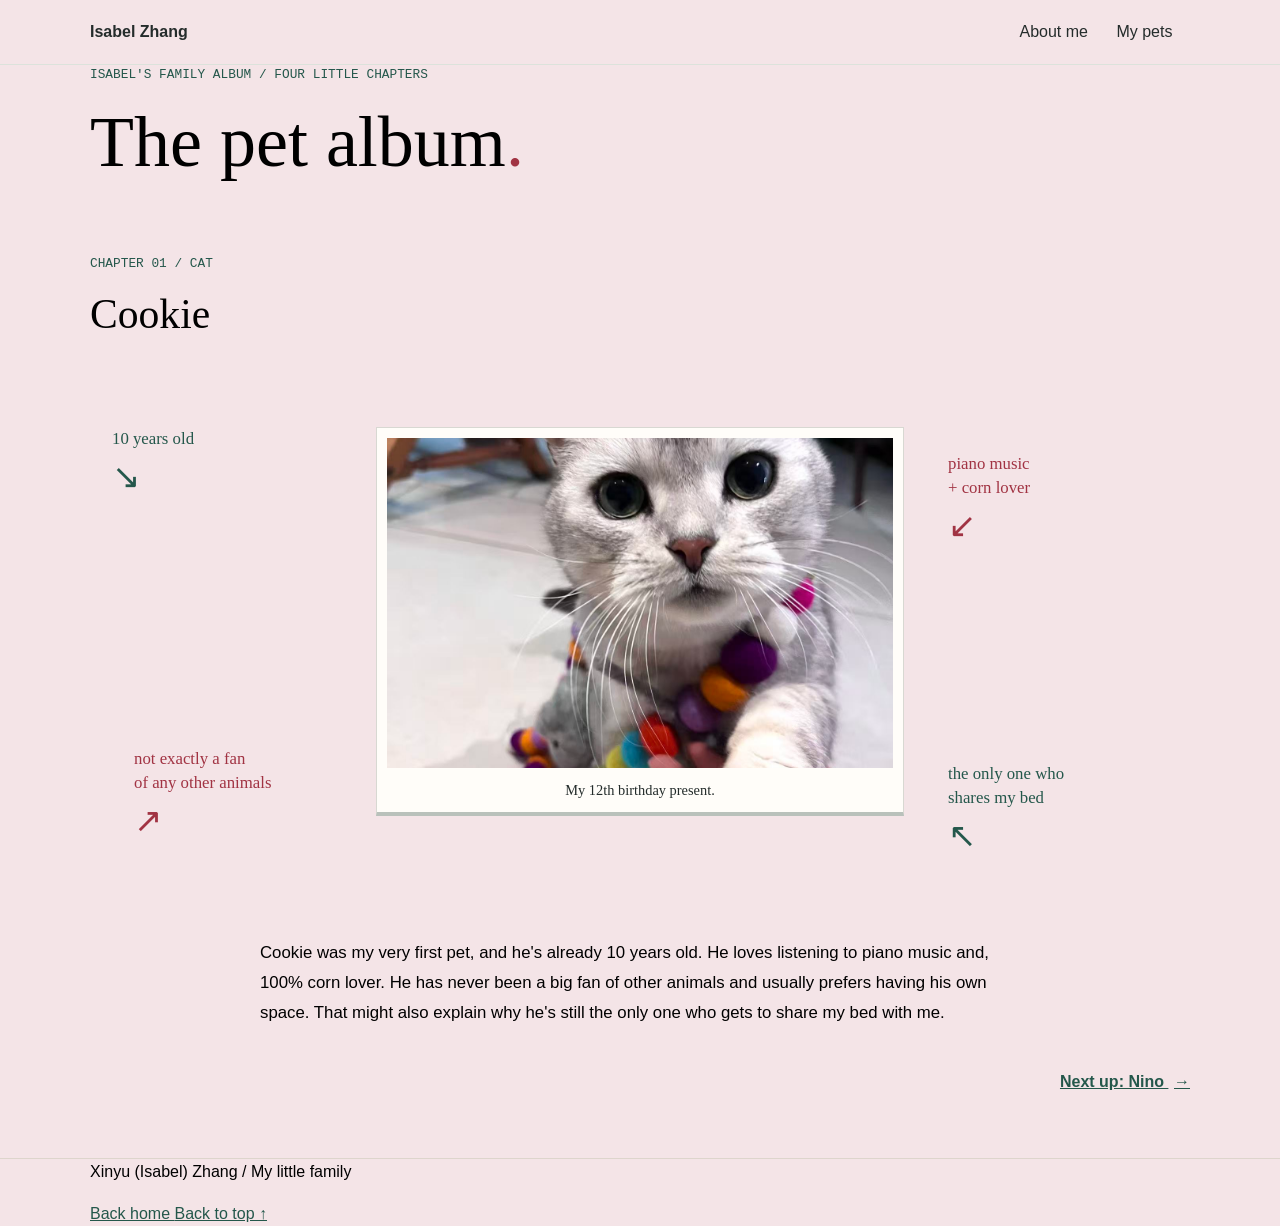
==== pets.html @ e5cb2336 "adding Cookie profilo" ====
<!doctype html>
<html lang="en">

<!--
WRITTEN BY: Xinyu Zhang
EMAIL: zhangx60
-->

<head>

  <meta charset="utf-8">

  <meta name="author" content="Xinyu (Isabel) Zhang">

  <meta
    name="description"
    content="A personal pet album featuring Cookie, Nino, Bruno, and Biscuit">

  <meta
    name="viewport"
    content="width=device-width, initial-scale=1">

  <link rel="stylesheet" href="css/style.css">

  <title>My Pets | Xinyu (Isabel) Zhang</title>

</head>

<body>

  <!-- Skip link -->
  <a class="skip-link" href="#main">
    Skip to content
  </a>


  <!-- HEADER-->

  <header id="top" class="site-header">

    <nav class="page-width" aria-label="Main navigation">
      <a class="site-name" href="index.html">
        Isabel Zhang
      </a>

      <ul>

        <li>
          <a href="index.html#about">
            About me
          </a>
        </li>

        <li>
          <a href="index.html#family">
            My pets
          </a>
        </li>

      </ul>

    </nav>

  </header>


  <!-- MAIN -->

  <main id="main">

    <!-- PET ALBUM INTRO -->
    <section class="album-heading page-width">

      <p class="section-label">
        ISABEL'S FAMILY ALBUM / FOUR LITTLE CHAPTERS
      </p>
      <h1>
        The pet album<span class="name-dot">.</span>
      </h1>

    </section>

    <!-- COOKIE -->

    <section id="cookie" class="pet-chapter cat-card">

      <div class="page-width chapter-inner">

        <p class="section-label">
          CHAPTER 01 / CAT
        </p>
        <h2>
          Cookie</span>
        </h2>

        <div class="pet-notebook">
          <!-- Top left note -->
          <p class="pet-note note-top-left">

            10 years old

            <span
              class="note-arrow"
              aria-hidden="true">

              ↘

            </span>

          </p>
          <!-- Top right note -->

          <p class="pet-note note-top-right">

            piano music<br>
            + corn lover

            <span
              class="note-arrow"
              aria-hidden="true">

              ↙

            </span>

          </p>

          <!-- Cookie photo -->

          <figure class="pet-photo">

            <img
              src="images/Cookie.jpg"
              alt="Cookie, an American Shorthair cat">

            <figcaption>
              My 12th birthday present.
            </figcaption>

          </figure>

          <!-- Bottom left note -->

          <p class="pet-note note-bottom-left">

            not exactly a fan<br>
            of any other animals

            <span
              class="note-arrow"
              aria-hidden="true">

              ↗

            </span>

          </p>

          <!-- Bottom right note -->

          <p class="pet-note note-bottom-right">

            the only one who<br>
            shares my bed

            <span
              class="note-arrow"
              aria-hidden="true">

              ↖

            </span>

          </p>
        </div>

        <!-- Cookie introduction -->

        <div class="pet-intro">

          <p>
            Cookie was my very first pet, and he's already 10 years old.
            He loves listening to piano music and, 100% corn lover. 
            He has never been a big fan of other animals and usually 
            prefers having his own space. That might
            also explain why he's still the only one who gets to share
            my bed with me.
          </p>

        </div>
        <a
          class="text-link chapter-next"
          href="#nino">

          Next up: Nino

          <span aria-hidden="true">
            &rarr;
          </span>

        </a>

      </div>

    </section>

    <!--
      NINO 
    -->


    <!--
      BRUNO
    -->


    <!--
      BISCUIT
    -->


  </main>


  <!--FOOTER -->

  <footer class="page-width">

    <p>
      Xinyu (Isabel) Zhang
      <span class="footer-note">
        / My little family
      </span>
    </p>

    <a href="index.html">
      Back home
    </a>

    <a href="#top">
      Back to top
      <span aria-hidden="true">
        &uarr;
      </span>
    </a>

  </footer>


</body>

</html>
---- css/style.css ----
/* =========================
   BASIC PAGE STYLING
   ========================= */

body {
  margin: 0;
  color: black;
  background-color: rgb(244, 228, 231);

  font-family: "Trebuchet MS", "Segoe UI", Arial, sans-serif;
  line-height: 1.6;
}

/* Keeps the content centered and prevents it from becoming too wide */
.page-width {
  width: 86%;
  max-width: 1100px;
  margin: 0 auto;
}


/* =========================
   LINKS
   ========================= */

a {
  color: #24574b;
}

a:hover {
  color: #a13343;
}

a:focus {
  outline: 2px solid #a13343;
  outline-offset: 4px;
}


/* =========================
   ACCESSIBILITY: SKIP LINK
   ========================= */

.skip-link {
  position: absolute;
  left: 1em;
  top: -5em;
  padding: 0.5em;
  background-color: #ffffff;
}

.skip-link:focus {
  top: 0.5em;
}


/* =========================
   HEADER / NAVIGATION
   ========================= */

.site-header {
  border-bottom: 1px solid #dce2db;
}

nav {
  padding-top: 1.2em;
  padding-bottom: 1.2em;
}

.site-name {
  display: inline-block;
  width: 59%;
  font-weight: bold;
  text-decoration: none;
  color: #242c2b;
}

.monogram {
  display: inline-block;
  margin-right: 0.65em;
  padding: 0.05em 0.3em;

  color: #ffffff;
  background-color: white;

  font-family: Georgia, "Times New Roman", serif;
  font-size: 1.35em;
}

nav ul {
  display: inline-block;
  width: 39%;
  margin: 0;
  padding: 0;
  text-align: right;
}

nav li {
  display: inline-block;
  margin-left: 1.5em;
}

nav a {
  text-decoration: none;
  color: #242c2b;
}


/* =========================
   TYPOGRAPHY
   ========================= */

h1,
h2,
h3,
p {
  margin-top: 0;
}

h1,
h2,
h3 {
  font-family: Georgia, "Times New Roman", serif;
  font-weight: normal;
  line-height: 1.1;
}

h1 {
  font-size: 4.5em;
  margin-bottom: 0.1em;
}

h2 {
  font-size: 2.6em;
  margin-bottom: 0.55em;
}

h3 {
  font-size: 1.65em;
  margin-bottom: 0.4em;
}

.name-dot {
  color: #a13343;
}

.section-label {
  font-family: "Courier New", Courier, monospace;
  font-size: 0.8em;
  color: #24574b;
  margin-bottom: 1.4em;
}

.handwritten {
  font-family: "Segoe Print", "Comic Sans MS", cursive;
  font-size: 1.3em;
  color: #a13343;
  margin-bottom: 1em;
}

.small-note {
  font-size: 1.1em;
}

.text-link {
  font-weight: bold;
}

.text-link span {
  margin-left: 0.35em;
}

.second-link {
  display: inline-block;
  margin-left: 1.5em;
}
/* =========================
   INTRO / HERO SECTION
   ========================= */

.intro-band {
  background-color: rgb(255, 247, 247);
  border-bottom: 1px solid beige;
}

.intro {
  padding-top: 2.7em;
  padding-bottom: 3.2em;
}

.intro-text {
  display: inline-block;
  vertical-align: middle;

  width: 53%;
  margin-right: 7%;
}

.intro-copy {
  max-width: 29em;
  margin-bottom: 1.5em;
}


/* =========================
   PERSONAL PHOTO
   ========================= */

.portrait-print {
  display: inline-block;
  vertical-align: middle;

  position: relative;

  width: 35%;
  margin: 0;

  padding: 12px;

  border: 1px solid #b6c2b8;
  border-bottom: 5px solid #b6c2b8;

  background-color: #ffffff;
}

.portrait-print img {
  display: block;

  width: 100%;
  max-width: 100%;
  height: auto;
}

figcaption {
  padding-top: 0.8em;

  font-family: "Segoe Print", "Comic Sans MS", cursive;
  font-size: 0.85em;

  text-align: center;
}

.photo-tab {
  position: absolute;

  top: -14px;
  right: 22px;

  padding: 0.2em 0.7em;

  background-color: #f0bfd0;
  color: #61313f;

  font-family: "Courier New", Courier, monospace;
  font-size: 0.8em;
}

/* =========================
   ABOUT ME SECTION
   ========================= */

.about-band {
  border-bottom: 1px solid #ddd5cc;
}

.about-content {
  padding-top: 4em;
  padding-bottom: 4em;
}

.about-content h2 {
  margin-bottom: 0.35em;
}

.about-columns {
  margin-top: 2.2em;
}

.about-column {
  display: inline-block;
  vertical-align: top;

  width: 44%;
}

.about-column:first-child {
  margin-right: 8%;
}

.about-column p {
  margin-bottom: 1.5em;

  font-size: 1.05em;
  line-height: 1.8;
  letter-spacing:0.01em;
}

.about-column a {
  color: lightskyblue;
  font-weight: bold;
}

.about-column a:hover {
  color: lightsalmon;
}

/*MY PETS SECTION*/

.pet-band {
  background-color:  #f0bfd0;
}

.family-caption {
  color: #526661;
  margin-bottom: 2em;
}

.family-gallery {
  margin-top: 2em;
  margin-bottom: 1.2em;
}

.family-card {
  display: inline-block;
  vertical-align: top;

  width: 46%;
  margin-right: 3%;
  margin-bottom: 2em;

  color: #242c2b;
  background-color: #fffdf9;

  border: 1px solid #c6d5cf;
  border-bottom: 4px solid #c6d5cf;

  text-decoration: none;
}

.mini-portrait {
  position: relative;
  height: 400px;
  margin: 10px;
  overflow: hidden;
}
.mini-portrait img {
  display: block;
  width: 100%;
  height: 100%;
  object-fit: cover;
}

.pet-number {
  position: absolute;

  left: 10px;
  bottom: 10px;

  padding: 0.25em 0.5em;

  background-color: #f0bfd0;

  font-family: "Courier New", Courier, monospace;
  font-size: 0.7em;

  color: #242c2b;
}

.family-card h3 {
  margin: 0.7em 16px 0.3em;
}

.family-card h3 span {
  font-family: "Trebuchet MS", "Segoe UI", Arial, sans-serif;
  font-size: 0.6em;
}

.family-card > p {
  margin: 0 16px 1.2em;

  font-size: 0.9em;

  color: #526661;
}

.family-card:hover {
  border-color: #a13343;
}

/* =========================
   PET CHAPTERS
   ========================= */

.pet-chapter {
  padding-top: 4em;
  padding-bottom: 4em;

  border-bottom: 1px solid #ddd5cc;
}

.chapter-inner h2 {
  margin-bottom: 0;
}


/* =========================
   PET NOTEBOOK
   ========================= */

.pet-notebook {
  position: relative;

  min-height: 560px;

  margin-top: 1.5em;
  margin-bottom: 1em;
}


/* Main pet photo */

.pet-photo {
  position: absolute;

  width: 48%;
  left: 26%;
  top: 65px;

  margin: 0;
  padding: 10px;

  box-sizing: border-box;

  background-color: #fffdf9;

  border: 1px solid #d8d8d2;
  border-bottom: 4px solid #b9c1bb;
}


.pet-photo img {
  display: block;

  width: 100%;
  height: 330px;

  object-fit: cover;
}


.pet-photo figcaption {
  padding-top: 0.8em;

  font-family: "Segoe Print", "Comic Sans MS", cursive;
  font-size: 0.9em;

  text-align: center;

  color: #242c2b;
}


/* =========================
   HANDWRITTEN NOTES
   ========================= */

.pet-note {
  position: absolute;

  width: 21%;

  margin: 0;

  font-family: "Segoe Print", "Comic Sans MS", cursive;

  font-size: 1.05em;
  line-height: 1.45;

  color: #24574b;
}


/* Top left */

.note-top-left {
  left: 2%;
  top: 65px;
}


/* Top right */

.note-top-right {
  right: 1%;
  top: 90px;

  color: #a13343;
}


/* Bottom left */

.note-bottom-left {
  left: 4%;
  top: 385px;

  color: #a13343;
}


/* Bottom right */

.note-bottom-right {
  right: 1%;
  top: 400px;
}


/* Arrow */

.note-arrow {
  display: block;

  margin-top: 0.25em;

  font-family: Georgia, "Times New Roman", serif;

  font-size: 2em;
  line-height: 1;
}


/* =========================
   PET INTRODUCTION
   ========================= */

.pet-intro {
  width: 70%;
  max-width: 760px;

  margin: 0 auto 2.5em;
}


.pet-intro p {
  margin: 0;

  font-size: 1.05em;
  line-height: 1.8;
}


/* =========================
   NEXT PET LINK
   ========================= */

.chapter-next {
  display: block;

  text-align: right;

  margin-top: 1.5em;
}
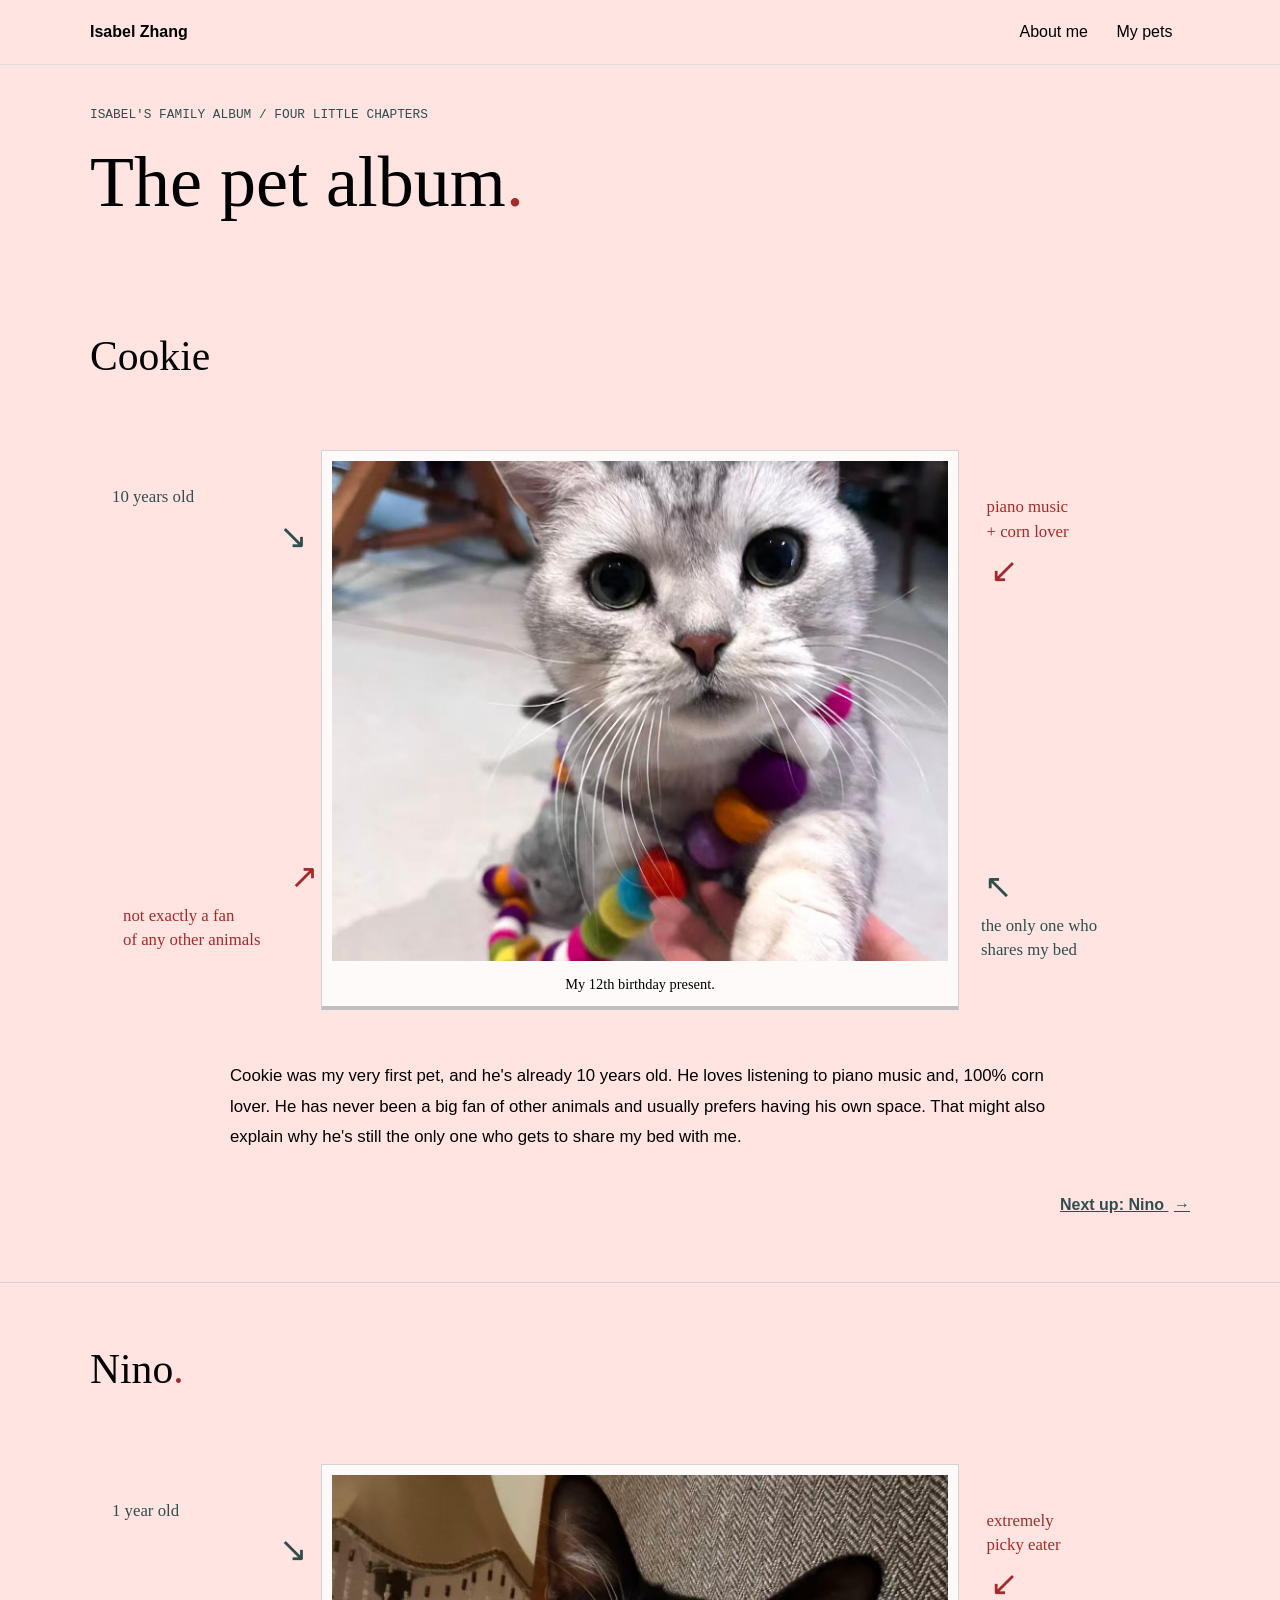
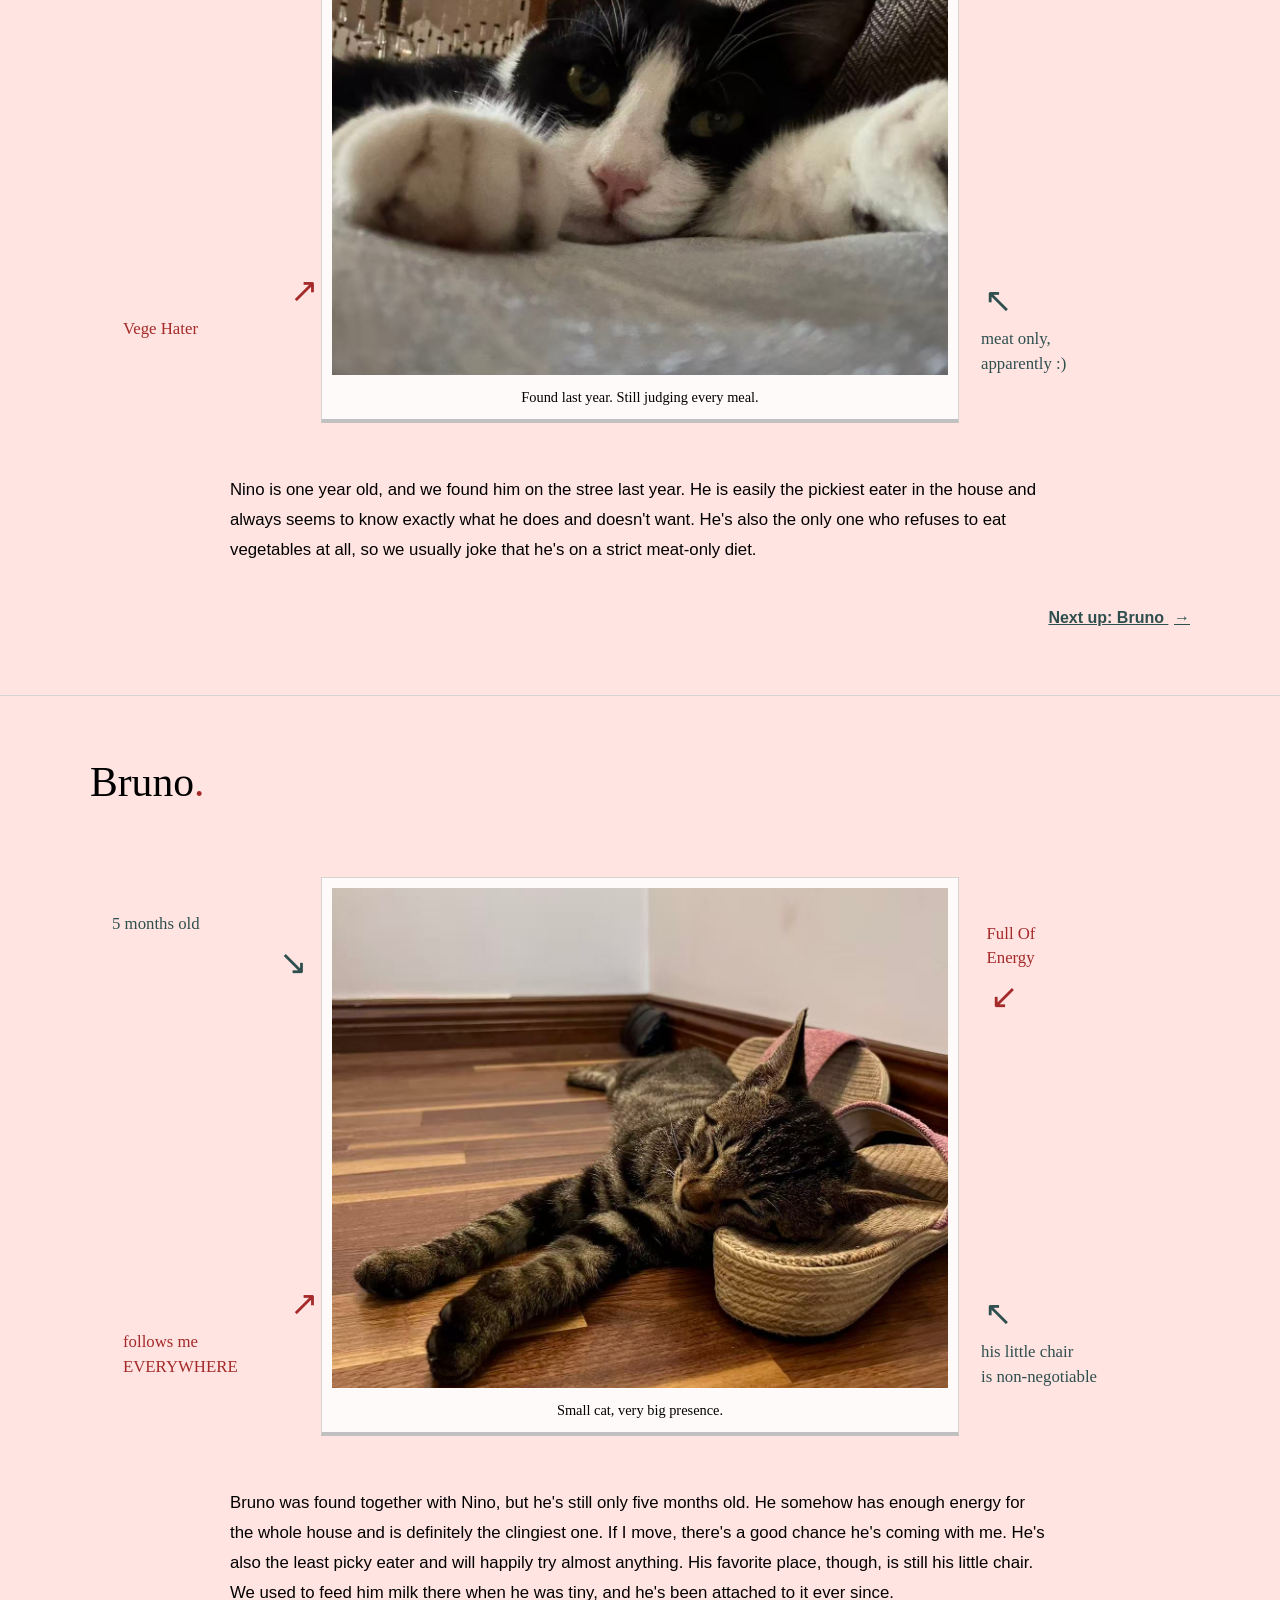
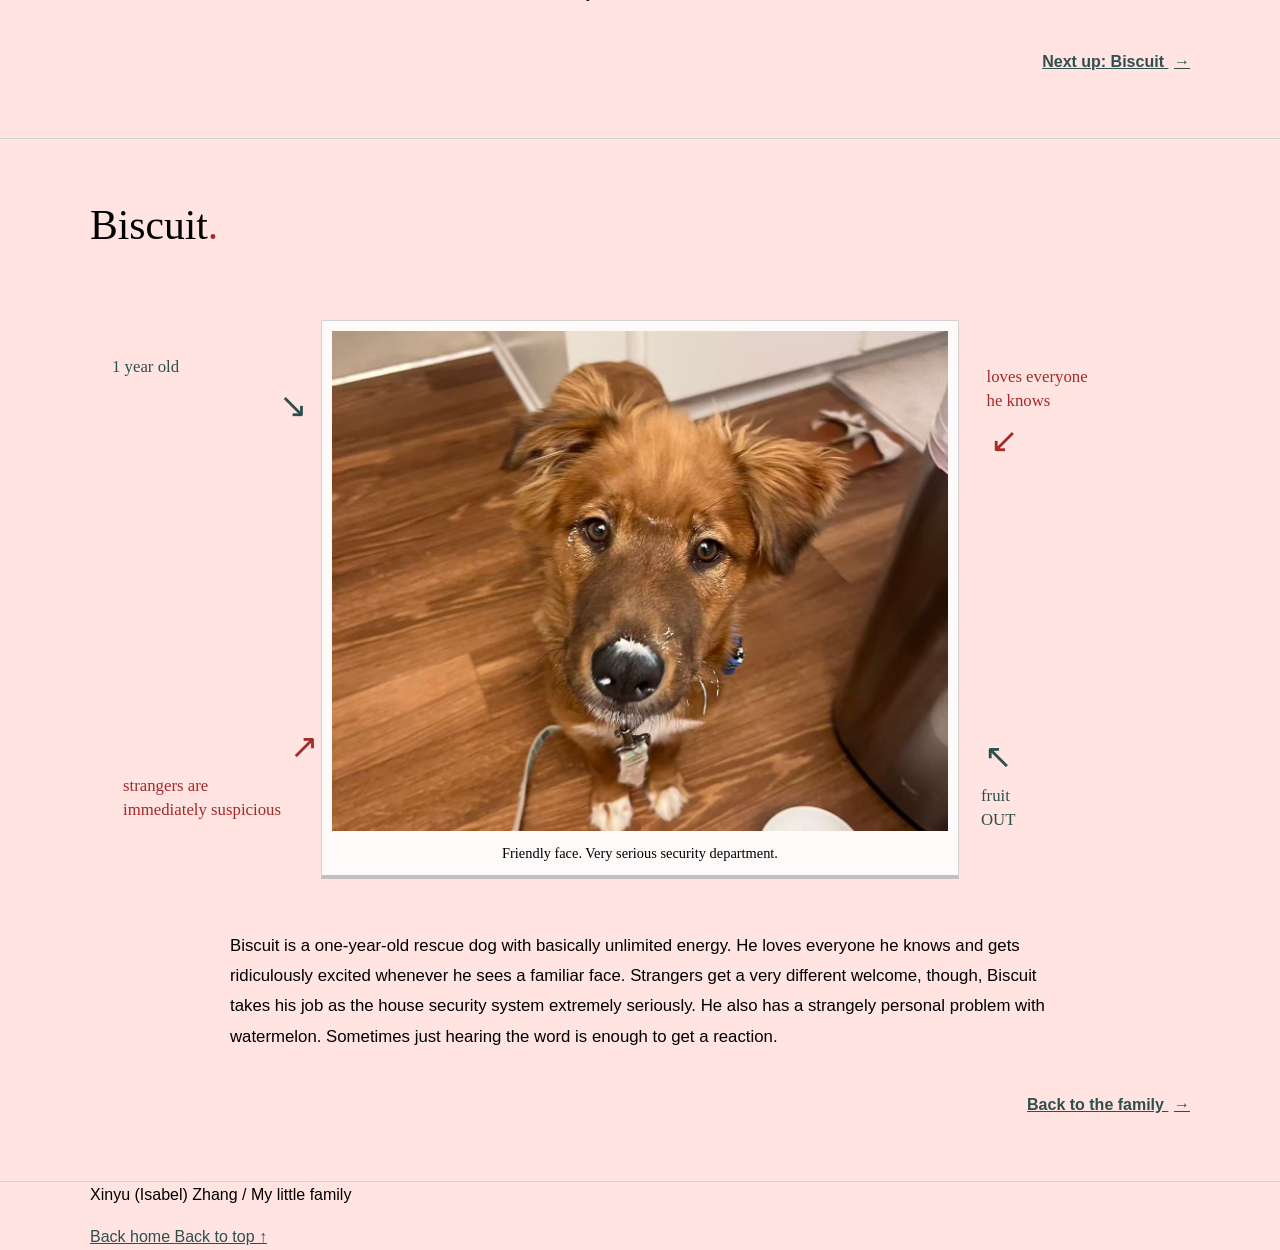
==== commit 319afb06: "Phone page" ====
--- a/pets.html
+++ b/pets.html
@@ -86,11 +86,8 @@
 
       <div class="page-width chapter-inner">
 
-        <p class="section-label">
-          CHAPTER 01 / CAT
-        </p>
         <h2>
-          Cookie</span>
+          Cookie
         </h2>
 
         <div class="pet-notebook">
@@ -142,34 +139,27 @@
           <!-- Bottom left note -->
 
           <p class="pet-note note-bottom-left">
-
-            not exactly a fan<br>
-            of any other animals
-
             <span
               class="note-arrow"
               aria-hidden="true">
-
               ↗
-
-            </span>
+            </span>
+
+            not exactly a fan<br>
+            of any other animals
 
           </p>
 
           <!-- Bottom right note -->
-
           <p class="pet-note note-bottom-right">
-
-            the only one who<br>
-            shares my bed
-
             <span
               class="note-arrow"
               aria-hidden="true">
-
               ↖
-
-            </span>
+            </span>
+
+            the only one who<br>
+            shares my bed
 
           </p>
         </div>
@@ -208,15 +198,307 @@
       NINO 
     -->
 
+    <section id="nino" class="pet-chapter nino-card">
+
+      <div class="page-width chapter-inner">
+
+        <h2>
+          Nino<span class="name-dot">.</span>
+        </h2>
+
+
+        <div class="pet-notebook">
+
+          <!-- Top left note -->
+          <p class="pet-note note-top-left">
+            1 year old
+
+            <span class="note-arrow" aria-hidden="true">
+              ↘
+            </span>
+          </p>
+
+
+          <!-- Top right note -->
+          <p class="pet-note note-top-right">
+            extremely<br>
+            picky eater
+
+            <span class="note-arrow" aria-hidden="true">
+              ↙
+            </span>
+          </p>
+
+
+          <!-- Nino photo -->
+          <figure class="pet-photo">
+
+            <img
+              src="images/Nino.jpg"
+              alt="Nino, a black-and-white cat">
+
+            <figcaption>
+              Found last year. Still judging every meal.
+            </figcaption>
+
+          </figure>
+
+
+          <!-- Bottom left note -->
+          <p class="pet-note note-bottom-left">
+
+            <span class="note-arrow" aria-hidden="true">
+              ↗
+            </span>
+
+            Vege Hater<br>
+
+          </p>
+
+
+          <!-- Bottom right note -->
+          <p class="pet-note note-bottom-right">
+
+            <span class="note-arrow" aria-hidden="true">
+              ↖
+            </span>
+
+            meat only,<br>
+            apparently :)
+
+          </p>
+
+        </div>
+
+
+        <!-- Nino introduction -->
+        <div class="pet-intro">
+
+          <p>
+            Nino is one year old, and we found him on the stree last year.
+            He is easily the pickiest eater in the house and always seems
+            to know exactly what he does and doesn't want. He's also the
+            only one who refuses to eat vegetables at all, so we usually
+            joke that he's on a strict meat-only diet.
+          </p>
+
+        </div>
+
+
+        <a class="text-link chapter-next" href="#bruno">
+          Next up: Bruno
+          <span aria-hidden="true">&rarr;</span>
+        </a>
+
+      </div>
+
+    </section>
+
+
 
     <!--
       BRUNO
     -->
 
+    <section id="bruno" class="pet-chapter bruno-card">
+
+      <div class="page-width chapter-inner">
+
+
+        <h2>
+          Bruno<span class="name-dot">.</span>
+        </h2>
+
+
+        <div class="pet-notebook">
+
+          <!-- Top left note -->
+          <p class="pet-note note-top-left">
+            5 months old
+
+            <span class="note-arrow" aria-hidden="true">
+              ↘
+            </span>
+          </p>
+
+
+          <!-- Top right note -->
+          <p class="pet-note note-top-right">
+            Full Of<br>
+            Energy
+
+            <span class="note-arrow" aria-hidden="true">
+              ↙
+            </span>
+          </p>
+
+
+          <!-- Bruno photo -->
+          <figure class="pet-photo">
+
+            <img
+              src="images/Bruno.jpg"
+              alt="Bruno, a young tabby cat">
+
+            <figcaption>
+              Small cat, very big presence.
+            </figcaption>
+
+          </figure>
+
+
+          <!-- Bottom left note -->
+          <p class="pet-note note-bottom-left">
+
+            <span class="note-arrow" aria-hidden="true">
+              ↗
+            </span>
+
+            follows me<br>
+            EVERYWHERE
+
+          </p>
+
+
+          <!-- Bottom right note -->
+          <p class="pet-note note-bottom-right">
+
+            <span class="note-arrow" aria-hidden="true">
+              ↖
+            </span>
+
+            his little chair<br>
+            is non-negotiable
+
+          </p>
+
+        </div>
+
+        <!-- Bruno introduction -->
+        <div class="pet-intro">
+
+          <p>
+            Bruno was found together with Nino, but he's still only five
+            months old. He somehow has enough energy for the whole house
+            and is definitely the clingiest one. If I move, there's a good
+            chance he's coming with me. He's also the least picky eater and
+            will happily try almost anything. His favorite place, though, is
+            still his little chair. We used to feed him milk there when he
+            was tiny, and he's been attached to it ever since.
+          </p>
+
+        </div>
+
+        <a class="text-link chapter-next" href="#biscuit">
+          Next up: Biscuit
+          <span aria-hidden="true">&rarr;</span>
+        </a>
+
+      </div>
+
+    </section>
+
 
     <!--
       BISCUIT
     -->
+<section id="biscuit" class="pet-chapter biscuit-card">
+
+  <div class="page-width chapter-inner">
+
+    <h2>
+      Biscuit<span class="name-dot">.</span>
+    </h2>
+
+    <div class="pet-notebook">
+
+      <!-- Top left note -->
+      <p class="pet-note note-top-left">
+        1 year old
+
+        <span class="note-arrow" aria-hidden="true">
+          ↘
+        </span>
+      </p>
+
+
+      <!-- Top right note -->
+      <p class="pet-note note-top-right">
+        loves everyone<br>
+        he knows
+
+        <span class="note-arrow" aria-hidden="true">
+          ↙
+        </span>
+      </p>
+
+
+      <!-- Biscuit photo -->
+      <figure class="pet-photo">
+
+        <img
+          src="images/Biscuit.jpg"
+          alt="Biscuit, a rescue dog">
+
+        <figcaption>
+          Friendly face. Very serious security department.
+        </figcaption>
+
+      </figure>
+
+
+      <!-- Bottom left note -->
+      <p class="pet-note note-bottom-left">
+
+        <span class="note-arrow" aria-hidden="true">
+          ↗
+        </span>
+
+        strangers are<br>
+        immediately suspicious
+
+      </p>
+
+
+      <!-- Bottom right note -->
+      <p class="pet-note note-bottom-right">
+
+        <span class="note-arrow" aria-hidden="true">
+          ↖
+        </span>
+
+        fruit<br>
+        OUT
+
+      </p>
+
+    </div>
+
+
+    <!-- Biscuit introduction -->
+    <div class="pet-intro">
+
+      <p>
+        Biscuit is a one-year-old rescue dog with basically unlimited
+        energy. He loves everyone he knows and gets ridiculously excited
+        whenever he sees a familiar face. Strangers get a very different
+        welcome, though, Biscuit takes his job as the house security
+        system extremely seriously. He also has a strangely personal
+        problem with watermelon. Sometimes just hearing the word is
+        enough to get a reaction.
+      </p>
+
+    </div>
+
+
+    <a class="text-link chapter-next" href="index.html#family">
+      Back to the family
+      <span aria-hidden="true">&rarr;</span>
+    </a>
+
+  </div>
+
+</section>
 
 
   </main>
--- a/css/style.css
+++ b/css/style.css
@@ -1,52 +1,53 @@
-/* =========================
-   BASIC PAGE STYLING
-   ========================= */
+/*BASIC PAGE STYLING */
 
 body {
   margin: 0;
+
   color: black;
-  background-color: rgb(244, 228, 231);
+  background-color: mistyrose;
 
   font-family: "Trebuchet MS", "Segoe UI", Arial, sans-serif;
   line-height: 1.6;
 }
 
+
 /* Keeps the content centered and prevents it from becoming too wide */
+
 .page-width {
   width: 86%;
   max-width: 1100px;
+
   margin: 0 auto;
 }
 
 
-/* =========================
-   LINKS
-   ========================= */
+/* LINKS */
 
 a {
-  color: #24574b;
+  color: darkslategray;
 }
 
 a:hover {
-  color: #a13343;
+  color: brown;
 }
 
 a:focus {
-  outline: 2px solid #a13343;
+  outline: 2px solid brown;
   outline-offset: 4px;
 }
 
 
-/* =========================
-   ACCESSIBILITY: SKIP LINK
-   ========================= */
+/*ACCESSIBILITY: SKIP LINK*/
 
 .skip-link {
   position: absolute;
+
   left: 1em;
   top: -5em;
+
   padding: 0.5em;
-  background-color: #ffffff;
+
+  background-color: white;
 }
 
 .skip-link:focus {
@@ -54,12 +55,11 @@
 }
 
 
-/* =========================
-   HEADER / NAVIGATION
-   ========================= */
+/* 
+HEADER / NAVIGATION*/
 
 .site-header {
-  border-bottom: 1px solid #dce2db;
+  border-bottom: 1px solid gainsboro;
 }
 
 nav {
@@ -69,46 +69,40 @@
 
 .site-name {
   display: inline-block;
+
   width: 59%;
+
   font-weight: bold;
   text-decoration: none;
-  color: #242c2b;
-}
-
-.monogram {
-  display: inline-block;
-  margin-right: 0.65em;
-  padding: 0.05em 0.3em;
-
-  color: #ffffff;
-  background-color: white;
-
-  font-family: Georgia, "Times New Roman", serif;
-  font-size: 1.35em;
+
+  color: black;
 }
 
 nav ul {
   display: inline-block;
+
   width: 39%;
+
   margin: 0;
   padding: 0;
+
   text-align: right;
 }
 
 nav li {
   display: inline-block;
+
   margin-left: 1.5em;
 }
 
 nav a {
   text-decoration: none;
-  color: #242c2b;
-}
-
-
-/* =========================
-   TYPOGRAPHY
-   ========================= */
+
+  color: black;
+}
+
+
+/* TYPOGRAPHY */
 
 h1,
 h2,
@@ -121,41 +115,49 @@
 h2,
 h3 {
   font-family: Georgia, "Times New Roman", serif;
+
   font-weight: normal;
   line-height: 1.1;
 }
 
 h1 {
   font-size: 4.5em;
+
   margin-bottom: 0.1em;
 }
 
 h2 {
   font-size: 2.6em;
+
   margin-bottom: 0.55em;
 }
 
 h3 {
   font-size: 1.65em;
+
   margin-bottom: 0.4em;
 }
 
 .name-dot {
-  color: #a13343;
+  color: brown;
 }
 
 .section-label {
+  margin-bottom: 1.4em;
+
   font-family: "Courier New", Courier, monospace;
   font-size: 0.8em;
-  color: #24574b;
-  margin-bottom: 1.4em;
+
+  color: darkslategray;
 }
 
 .handwritten {
+  margin-bottom: 1em;
+
   font-family: "Segoe Print", "Comic Sans MS", cursive;
   font-size: 1.3em;
-  color: #a13343;
-  margin-bottom: 1em;
+
+  color: brown;
 }
 
 .small-note {
@@ -172,14 +174,16 @@
 
 .second-link {
   display: inline-block;
+
   margin-left: 1.5em;
 }
-/* =========================
-   INTRO / HERO SECTION
-   ========================= */
+
+
+/* INTRO  */
 
 .intro-band {
-  background-color: rgb(255, 247, 247);
+  background-color: snow;
+
   border-bottom: 1px solid beige;
 }
 
@@ -190,37 +194,39 @@
 
 .intro-text {
   display: inline-block;
+
   vertical-align: middle;
 
   width: 53%;
+
   margin-right: 7%;
 }
 
 .intro-copy {
   max-width: 29em;
+
   margin-bottom: 1.5em;
 }
 
 
-/* =========================
-   PERSONAL PHOTO
-   ========================= */
+/* PERSONAL PHOTO */
 
 .portrait-print {
   display: inline-block;
+
   vertical-align: middle;
 
   position: relative;
 
   width: 35%;
+
   margin: 0;
-
   padding: 12px;
 
-  border: 1px solid #b6c2b8;
-  border-bottom: 5px solid #b6c2b8;
-
-  background-color: #ffffff;
+  background-color: white;
+
+  border: 1px solid silver;
+  border-bottom: 5px solid silver;
 }
 
 .portrait-print img {
@@ -228,6 +234,7 @@
 
   width: 100%;
   max-width: 100%;
+
   height: auto;
 }
 
@@ -248,19 +255,20 @@
 
   padding: 0.2em 0.7em;
 
-  background-color: #f0bfd0;
-  color: #61313f;
+  background-color: lightpink;
+  color: maroon;
 
   font-family: "Courier New", Courier, monospace;
   font-size: 0.8em;
 }
+
 
 /* =========================
    ABOUT ME SECTION
    ========================= */
 
 .about-band {
-  border-bottom: 1px solid #ddd5cc;
+  border-bottom: 1px solid lightgray;
 }
 
 .about-content {
@@ -278,6 +286,7 @@
 
 .about-column {
   display: inline-block;
+
   vertical-align: top;
 
   width: 44%;
@@ -292,27 +301,31 @@
 
   font-size: 1.05em;
   line-height: 1.8;
-  letter-spacing:0.01em;
+
+  letter-spacing: 0.01em;
 }
 
 .about-column a {
-  color: lightskyblue;
+  color: darkslategray;
+
   font-weight: bold;
 }
 
 .about-column a:hover {
-  color: lightsalmon;
-}
-
-/*MY PETS SECTION*/
+  color: brown;
+}
+
+
+/* MY PETS SECTION*/
 
 .pet-band {
-  background-color:  #f0bfd0;
+  background-color: lightpink;
 }
 
 .family-caption {
-  color: #526661;
   margin-bottom: 2em;
+
+  color: dimgray;
 }
 
 .family-gallery {
@@ -322,31 +335,39 @@
 
 .family-card {
   display: inline-block;
+
   vertical-align: top;
 
   width: 46%;
+
   margin-right: 3%;
   margin-bottom: 2em;
 
-  color: #242c2b;
-  background-color: #fffdf9;
-
-  border: 1px solid #c6d5cf;
-  border-bottom: 4px solid #c6d5cf;
+  color: black;
+  background-color: snow;
+
+  border: 1px solid silver;
+  border-bottom: 4px solid silver;
 
   text-decoration: none;
 }
 
 .mini-portrait {
   position: relative;
+
   height: 400px;
+
   margin: 10px;
+
   overflow: hidden;
 }
+
 .mini-portrait img {
   display: block;
+
   width: 100%;
   height: 100%;
+
   object-fit: cover;
 }
 
@@ -358,12 +379,11 @@
 
   padding: 0.25em 0.5em;
 
-  background-color: #f0bfd0;
+  background-color: pink;
+  color: black;
 
   font-family: "Courier New", Courier, monospace;
   font-size: 0.7em;
-
-  color: #242c2b;
 }
 
 .family-card h3 {
@@ -380,22 +400,21 @@
 
   font-size: 0.9em;
 
-  color: #526661;
+  color: dimgray;
 }
 
 .family-card:hover {
-  border-color: #a13343;
-}
-
-/* =========================
-   PET CHAPTERS
-   ========================= */
+  border-color: brown;
+}
+
+
+/* PET CHAPTERS */
 
 .pet-chapter {
   padding-top: 4em;
   padding-bottom: 4em;
 
-  border-bottom: 1px solid #ddd5cc;
+  border-bottom: 1px solid lightgray;
 }
 
 .chapter-inner h2 {
@@ -403,50 +422,54 @@
 }
 
 
-/* =========================
-   PET NOTEBOOK
-   ========================= */
+/* PET ALBUM HEADING */
+.album-heading {
+  padding-top: 2.5em;
+  padding-bottom: 2.5em;
+}
+
+
+/* PET NOTEBOOK */
 
 .pet-notebook {
   position: relative;
 
-  min-height: 560px;
-
-  margin-top: 1.5em;
+  min-height: 650px;
+
+  margin-top: 1em;
   margin-bottom: 1em;
 }
 
 
-/* Main pet photo */
+/*MAIN PET PHOTO*/
 
 .pet-photo {
   position: absolute;
 
-  width: 48%;
-  left: 26%;
-  top: 65px;
+  width: 58%;
+
+  left: 21%;
+  top: 55px;
 
   margin: 0;
   padding: 10px;
 
   box-sizing: border-box;
 
-  background-color: #fffdf9;
-
-  border: 1px solid #d8d8d2;
-  border-bottom: 4px solid #b9c1bb;
-}
-
+  background-color: snow;
+
+  border: 1px solid lightgray;
+  border-bottom: 4px solid silver;
+}
 
 .pet-photo img {
   display: block;
 
   width: 100%;
-  height: 330px;
+  height: 500px;
 
   object-fit: cover;
 }
-
 
 .pet-photo figcaption {
   padding-top: 0.8em;
@@ -456,18 +479,16 @@
 
   text-align: center;
 
-  color: #242c2b;
-}
-
-
-/* =========================
-   HANDWRITTEN NOTES
-   ========================= */
+  color: black;
+}
+
+
+/* HANDWRITTEN NOTES */
 
 .pet-note {
   position: absolute;
 
-  width: 21%;
+  width: 18%;
 
   margin: 0;
 
@@ -476,57 +497,95 @@
   font-size: 1.05em;
   line-height: 1.45;
 
-  color: #24574b;
-}
-
-
-/* Top left */
+  color: darkslategray;
+}
+
+
+/* Top left note */
 
 .note-top-left {
   left: 2%;
-  top: 65px;
-}
-
-
-/* Top right */
+  top: 90px;
+}
+
+
+/* Top right note */
 
 .note-top-right {
-  right: 1%;
-  top: 90px;
-
-  color: #a13343;
-}
-
-
-/* Bottom left */
+  right: 0.5%;
+  top: 100px;
+
+  color: brown;
+}
+
+
+/* Bottom left note */
 
 .note-bottom-left {
-  left: 4%;
-  top: 385px;
-
-  color: #a13343;
-}
-
-
-/* Bottom right */
+  left: 3%;
+  top: 465px;
+
+  color: brown;
+}
+
+
+/* Bottom right note */
 
 .note-bottom-right {
   right: 1%;
-  top: 400px;
-}
-
-
-/* Arrow */
+  top: 475px;
+}
+
+
+/*  NOTE ARROWS */
 
 .note-arrow {
   display: block;
 
-  margin-top: 0.25em;
-
   font-family: Georgia, "Times New Roman", serif;
 
   font-size: 2em;
   line-height: 1;
+}
+
+
+/* Arrow from top left toward photo */
+
+.note-top-left .note-arrow {
+  margin-top: 0.3em;
+  padding-right: 0.1em;
+
+  text-align: right;
+}
+
+
+/* Arrow from top right toward photo */
+
+.note-top-right .note-arrow {
+  margin-top: 0.3em;
+  padding-left: 0.1em;
+
+  text-align: left;
+}
+
+
+/* Arrow from bottom left toward photo */
+
+.note-bottom-left .note-arrow {
+  margin-bottom: 0.3em;
+  padding-right: 0.1em;
+
+  text-align: right;
+}
+
+
+/* Arrow from bottom right toward photo */
+
+.note-bottom-right .note-arrow {
+  margin-bottom: 0.3em;
+  padding-left: 0.1em;
+
+  text-align: left;
 }
 
 
@@ -535,12 +594,11 @@
    ========================= */
 
 .pet-intro {
-  width: 70%;
-  max-width: 760px;
+  width: 76%;
+  max-width: 820px;
 
   margin: 0 auto 2.5em;
 }
-
 
 .pet-intro p {
   margin: 0;
@@ -550,14 +608,114 @@
 }
 
 
-/* =========================
-   NEXT PET LINK
-   ========================= */
+/* NEXT PET LINK */
 
 .chapter-next {
   display: block;
 
+  margin-top: 1.5em;
+
   text-align: right;
-
-  margin-top: 1.5em;
-}+}
+
+
+/* Smaller screens: stack columns and let images keep their natural proportions. */
+@media screen and (max-width: 900px) {
+  .site-name,
+  nav ul {
+    display: block;
+    width: 100%;
+    text-align: left;
+  }
+
+  nav ul {
+    margin-top: 0.8em;
+  }
+
+  nav li {
+    margin-left: 0;
+    margin-right: 1.5em;
+  }
+
+  h1 {
+    font-size: 3em;
+  }
+
+  h2 {
+    font-size: 2.2em;
+  }
+
+  .intro-text,
+  .about-column {
+    display: block;
+    width: 100%;
+    margin-right: 0;
+  }
+
+  .about-column:first-child {
+    margin-right: 0;
+  }
+
+  .portrait-print {
+    display: block;
+    width: 100%;
+    max-width: 380px;
+    margin: 2em auto 0;
+    box-sizing: border-box;
+  }
+
+  .second-link {
+    display: block;
+    margin-top: 0.8em;
+    margin-left: 0;
+  }
+
+  .family-card {
+    display: block;
+    width: auto;
+    margin-right: 0;
+  }
+
+  .mini-portrait {
+    height: auto;
+  }
+
+  .mini-portrait img,
+  .pet-photo img {
+    height: auto;
+  }
+
+  /* Notes flow in pairs above and below the photo, so longer text can wrap. */
+  .pet-notebook {
+    min-height: 0;
+  }
+
+  .pet-note {
+    position: static;
+    display: inline-block;
+    vertical-align: top;
+    width: 46%;
+    margin-bottom: 1.2em;
+    font-size: 1em;
+  }
+
+  .note-top-left,
+  .note-bottom-left {
+    margin-right: 4%;
+  }
+
+  .pet-photo {
+    position: static;
+    width: 100%;
+    max-width: 440px;
+    margin: 0 auto 1.5em;
+  }
+
+  .pet-intro {
+    width: 100%;
+  }
+
+  .chapter-next {
+    text-align: left;
+  }
+}
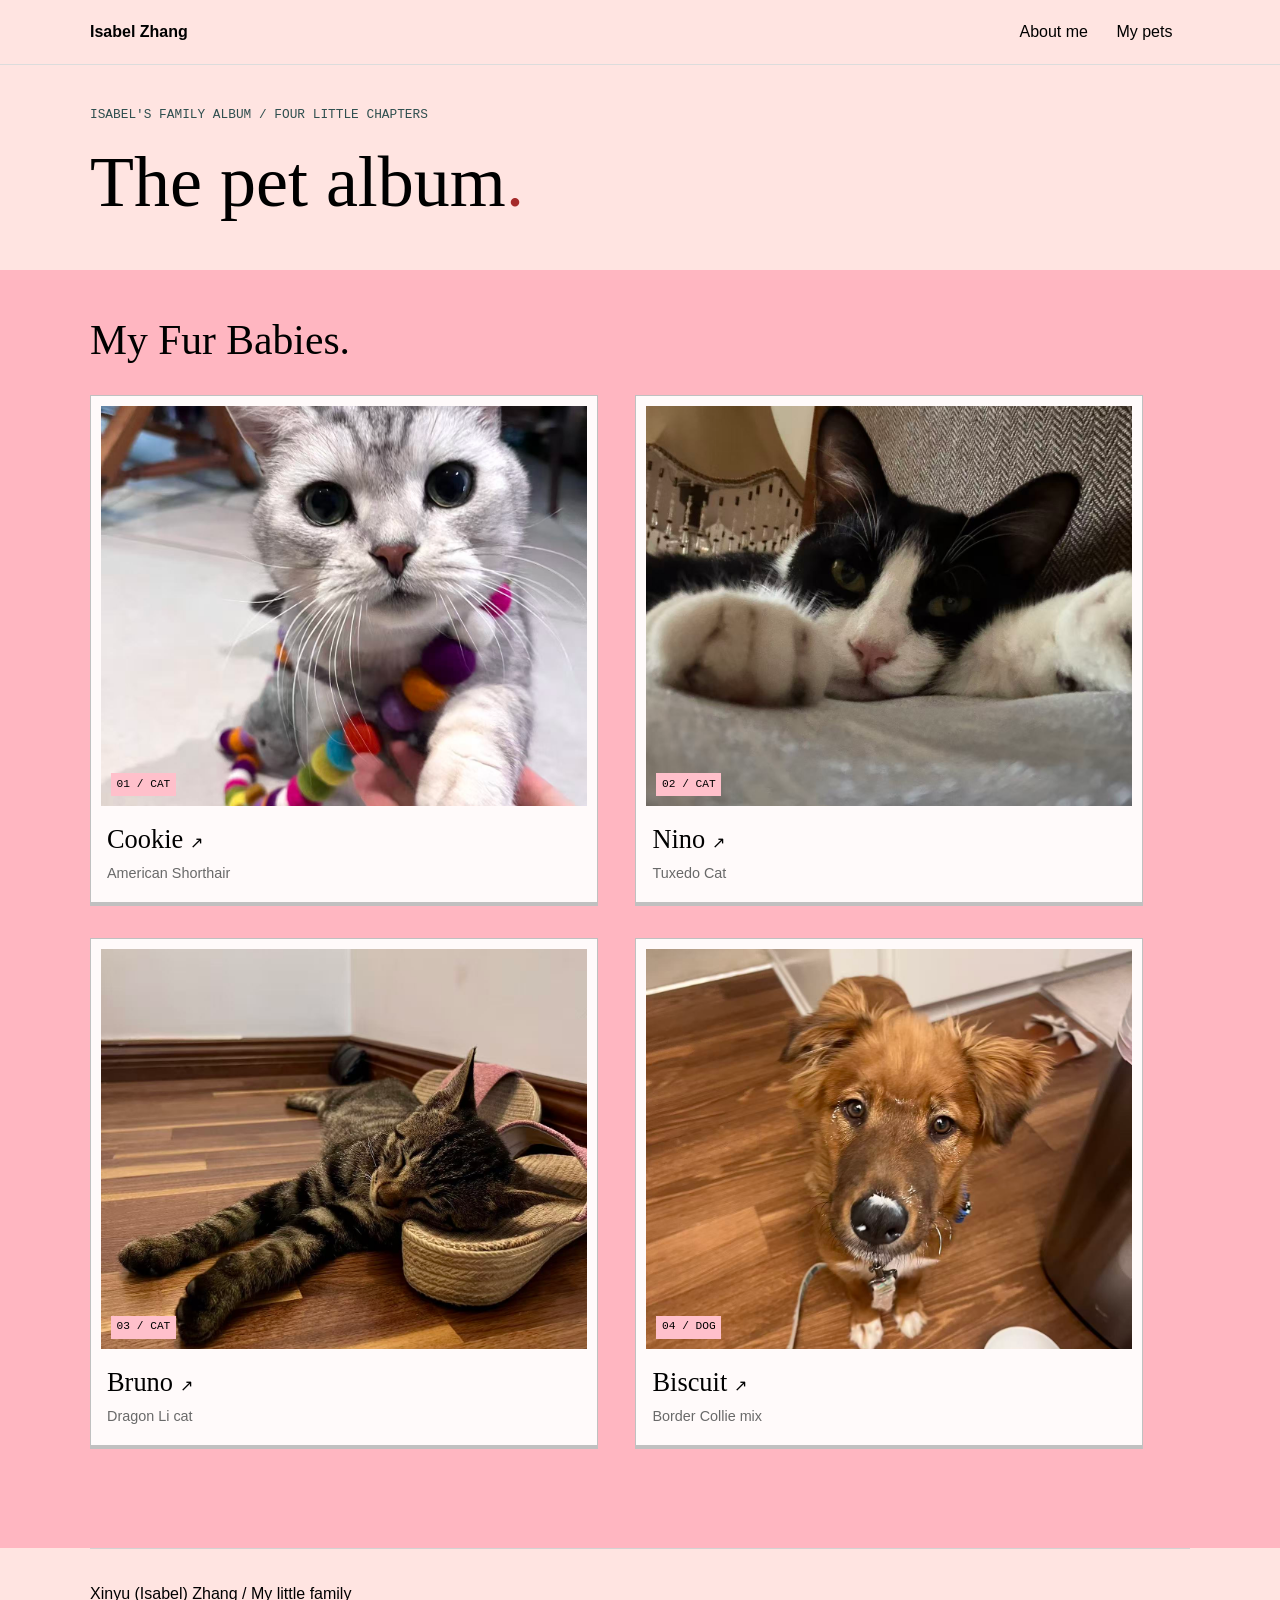
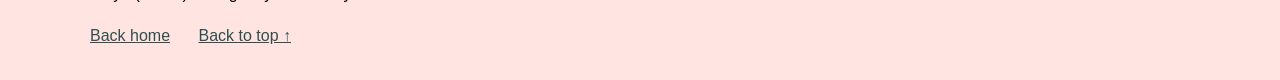
==== commit 9c0ff2d6: "all checker run and completed" ====
--- a/pets.html
+++ b/pets.html
@@ -1,534 +1,80 @@
 <!doctype html>
 <html lang="en">
-
 <!--
 WRITTEN BY: Xinyu Zhang
 EMAIL: zhangx60
 -->
-
 <head>
-
   <meta charset="utf-8">
-
   <meta name="author" content="Xinyu (Isabel) Zhang">
-
-  <meta
-    name="description"
-    content="A personal pet album featuring Cookie, Nino, Bruno, and Biscuit">
-
-  <meta
-    name="viewport"
-    content="width=device-width, initial-scale=1">
-
+  <meta name="description" content="A personal pet album featuring Cookie, Nino, Bruno, and Biscuit">
+  <meta name="viewport" content="width=device-width, initial-scale=1">
   <link rel="stylesheet" href="css/style.css">
-
   <title>My Pets | Xinyu (Isabel) Zhang</title>
-
 </head>
-
 <body>
-
-  <!-- Skip link -->
-  <a class="skip-link" href="#main">
-    Skip to content
-  </a>
-
-
-  <!-- HEADER-->
-
+  <a class="skip-link" href="#main">Skip to content</a>
   <header id="top" class="site-header">
-
     <nav class="page-width" aria-label="Main navigation">
-      <a class="site-name" href="index.html">
-        Isabel Zhang
-      </a>
-
+      <a class="site-name" href="index.html">Isabel Zhang</a>
       <ul>
-
-        <li>
-          <a href="index.html#about">
-            About me
-          </a>
-        </li>
-
-        <li>
-          <a href="index.html#family">
-            My pets
-          </a>
-        </li>
-
+        <li><a href="index.html#about">About me</a></li>
+        <li><a href="pets.html" aria-current="page">My pets</a></li>
       </ul>
-
     </nav>
-
   </header>
 
-
-  <!-- MAIN -->
-
   <main id="main">
-
-    <!-- PET ALBUM INTRO -->
     <section class="album-heading page-width">
-
-      <p class="section-label">
-        ISABEL'S FAMILY ALBUM / FOUR LITTLE CHAPTERS
-      </p>
-      <h1>
-        The pet album<span class="name-dot">.</span>
-      </h1>
-
+      <p class="section-label">ISABEL'S FAMILY ALBUM / FOUR LITTLE CHAPTERS</p>
+      <h1>The pet album<span class="name-dot">.</span></h1>
     </section>
 
-    <!-- COOKIE -->
-
-    <section id="cookie" class="pet-chapter cat-card">
-
-      <div class="page-width chapter-inner">
-
-        <h2>
-          Cookie
-        </h2>
-
-        <div class="pet-notebook">
-          <!-- Top left note -->
-          <p class="pet-note note-top-left">
-
-            10 years old
-
-            <span
-              class="note-arrow"
-              aria-hidden="true">
-
-              ↘
-
-            </span>
-
-          </p>
-          <!-- Top right note -->
-
-          <p class="pet-note note-top-right">
-
-            piano music<br>
-            + corn lover
-
-            <span
-              class="note-arrow"
-              aria-hidden="true">
-
-              ↙
-
-            </span>
-
-          </p>
-
-          <!-- Cookie photo -->
-
-          <figure class="pet-photo">
-
-            <img
-              src="images/Cookie.jpg"
-              alt="Cookie, an American Shorthair cat">
-
-            <figcaption>
-              My 12th birthday present.
-            </figcaption>
-
-          </figure>
-
-          <!-- Bottom left note -->
-
-          <p class="pet-note note-bottom-left">
-            <span
-              class="note-arrow"
-              aria-hidden="true">
-              ↗
-            </span>
-
-            not exactly a fan<br>
-            of any other animals
-
-          </p>
-
-          <!-- Bottom right note -->
-          <p class="pet-note note-bottom-right">
-            <span
-              class="note-arrow"
-              aria-hidden="true">
-              ↖
-            </span>
-
-            the only one who<br>
-            shares my bed
-
-          </p>
+    <section class="pet-band">
+      <div class="page-width section-inner">
+        <h2>My Fur Babies.</h2>
+        <div class="family-gallery">
+          <a id="cookie" class="family-card cat-card" href="cookie.html">
+            <div class="mini-portrait">
+              <img src="images/Cookie.jpg" alt="Cookie, an American Shorthair cat">
+              <span class="pet-number">01 / CAT</span>
+            </div>
+            <h3>Cookie <span aria-hidden="true">&nearr;</span></h3>
+            <p>American Shorthair</p>
+          </a>
+          <a id="nino" class="family-card nino-card" href="nino.html">
+            <div class="mini-portrait">
+              <img src="images/Nino.jpg" alt="Nino, a black-and-white cat">
+              <span class="pet-number">02 / CAT</span>
+            </div>
+            <h3>Nino <span aria-hidden="true">&nearr;</span></h3>
+            <p>Tuxedo Cat</p>
+          </a>
+          <a id="bruno" class="family-card bruno-card" href="bruno.html">
+            <div class="mini-portrait">
+              <img src="images/Bruno.jpg" alt="Bruno, a tabby cat">
+              <span class="pet-number">03 / CAT</span>
+            </div>
+            <h3>Bruno <span aria-hidden="true">&nearr;</span></h3>
+            <p>Dragon Li cat</p>
+          </a>
+          <a id="biscuit" class="family-card biscuit-card" href="biscuit.html">
+            <div class="mini-portrait">
+              <img src="images/Biscuit.jpg" alt="Biscuit, a Border Collie mix">
+              <span class="pet-number">04 / DOG</span>
+            </div>
+            <h3>Biscuit <span aria-hidden="true">&nearr;</span></h3>
+            <p>Border Collie mix</p>
+          </a>
         </div>
-
-        <!-- Cookie introduction -->
-
-        <div class="pet-intro">
-
-          <p>
-            Cookie was my very first pet, and he's already 10 years old.
-            He loves listening to piano music and, 100% corn lover. 
-            He has never been a big fan of other animals and usually 
-            prefers having his own space. That might
-            also explain why he's still the only one who gets to share
-            my bed with me.
-          </p>
-
-        </div>
-        <a
-          class="text-link chapter-next"
-          href="#nino">
-
-          Next up: Nino
-
-          <span aria-hidden="true">
-            &rarr;
-          </span>
-
-        </a>
-
       </div>
-
     </section>
-
-    <!--
-      NINO 
-    -->
-
-    <section id="nino" class="pet-chapter nino-card">
-
-      <div class="page-width chapter-inner">
-
-        <h2>
-          Nino<span class="name-dot">.</span>
-        </h2>
-
-
-        <div class="pet-notebook">
-
-          <!-- Top left note -->
-          <p class="pet-note note-top-left">
-            1 year old
-
-            <span class="note-arrow" aria-hidden="true">
-              ↘
-            </span>
-          </p>
-
-
-          <!-- Top right note -->
-          <p class="pet-note note-top-right">
-            extremely<br>
-            picky eater
-
-            <span class="note-arrow" aria-hidden="true">
-              ↙
-            </span>
-          </p>
-
-
-          <!-- Nino photo -->
-          <figure class="pet-photo">
-
-            <img
-              src="images/Nino.jpg"
-              alt="Nino, a black-and-white cat">
-
-            <figcaption>
-              Found last year. Still judging every meal.
-            </figcaption>
-
-          </figure>
-
-
-          <!-- Bottom left note -->
-          <p class="pet-note note-bottom-left">
-
-            <span class="note-arrow" aria-hidden="true">
-              ↗
-            </span>
-
-            Vege Hater<br>
-
-          </p>
-
-
-          <!-- Bottom right note -->
-          <p class="pet-note note-bottom-right">
-
-            <span class="note-arrow" aria-hidden="true">
-              ↖
-            </span>
-
-            meat only,<br>
-            apparently :)
-
-          </p>
-
-        </div>
-
-
-        <!-- Nino introduction -->
-        <div class="pet-intro">
-
-          <p>
-            Nino is one year old, and we found him on the stree last year.
-            He is easily the pickiest eater in the house and always seems
-            to know exactly what he does and doesn't want. He's also the
-            only one who refuses to eat vegetables at all, so we usually
-            joke that he's on a strict meat-only diet.
-          </p>
-
-        </div>
-
-
-        <a class="text-link chapter-next" href="#bruno">
-          Next up: Bruno
-          <span aria-hidden="true">&rarr;</span>
-        </a>
-
-      </div>
-
-    </section>
-
-
-
-    <!--
-      BRUNO
-    -->
-
-    <section id="bruno" class="pet-chapter bruno-card">
-
-      <div class="page-width chapter-inner">
-
-
-        <h2>
-          Bruno<span class="name-dot">.</span>
-        </h2>
-
-
-        <div class="pet-notebook">
-
-          <!-- Top left note -->
-          <p class="pet-note note-top-left">
-            5 months old
-
-            <span class="note-arrow" aria-hidden="true">
-              ↘
-            </span>
-          </p>
-
-
-          <!-- Top right note -->
-          <p class="pet-note note-top-right">
-            Full Of<br>
-            Energy
-
-            <span class="note-arrow" aria-hidden="true">
-              ↙
-            </span>
-          </p>
-
-
-          <!-- Bruno photo -->
-          <figure class="pet-photo">
-
-            <img
-              src="images/Bruno.jpg"
-              alt="Bruno, a young tabby cat">
-
-            <figcaption>
-              Small cat, very big presence.
-            </figcaption>
-
-          </figure>
-
-
-          <!-- Bottom left note -->
-          <p class="pet-note note-bottom-left">
-
-            <span class="note-arrow" aria-hidden="true">
-              ↗
-            </span>
-
-            follows me<br>
-            EVERYWHERE
-
-          </p>
-
-
-          <!-- Bottom right note -->
-          <p class="pet-note note-bottom-right">
-
-            <span class="note-arrow" aria-hidden="true">
-              ↖
-            </span>
-
-            his little chair<br>
-            is non-negotiable
-
-          </p>
-
-        </div>
-
-        <!-- Bruno introduction -->
-        <div class="pet-intro">
-
-          <p>
-            Bruno was found together with Nino, but he's still only five
-            months old. He somehow has enough energy for the whole house
-            and is definitely the clingiest one. If I move, there's a good
-            chance he's coming with me. He's also the least picky eater and
-            will happily try almost anything. His favorite place, though, is
-            still his little chair. We used to feed him milk there when he
-            was tiny, and he's been attached to it ever since.
-          </p>
-
-        </div>
-
-        <a class="text-link chapter-next" href="#biscuit">
-          Next up: Biscuit
-          <span aria-hidden="true">&rarr;</span>
-        </a>
-
-      </div>
-
-    </section>
-
-
-    <!--
-      BISCUIT
-    -->
-<section id="biscuit" class="pet-chapter biscuit-card">
-
-  <div class="page-width chapter-inner">
-
-    <h2>
-      Biscuit<span class="name-dot">.</span>
-    </h2>
-
-    <div class="pet-notebook">
-
-      <!-- Top left note -->
-      <p class="pet-note note-top-left">
-        1 year old
-
-        <span class="note-arrow" aria-hidden="true">
-          ↘
-        </span>
-      </p>
-
-
-      <!-- Top right note -->
-      <p class="pet-note note-top-right">
-        loves everyone<br>
-        he knows
-
-        <span class="note-arrow" aria-hidden="true">
-          ↙
-        </span>
-      </p>
-
-
-      <!-- Biscuit photo -->
-      <figure class="pet-photo">
-
-        <img
-          src="images/Biscuit.jpg"
-          alt="Biscuit, a rescue dog">
-
-        <figcaption>
-          Friendly face. Very serious security department.
-        </figcaption>
-
-      </figure>
-
-
-      <!-- Bottom left note -->
-      <p class="pet-note note-bottom-left">
-
-        <span class="note-arrow" aria-hidden="true">
-          ↗
-        </span>
-
-        strangers are<br>
-        immediately suspicious
-
-      </p>
-
-
-      <!-- Bottom right note -->
-      <p class="pet-note note-bottom-right">
-
-        <span class="note-arrow" aria-hidden="true">
-          ↖
-        </span>
-
-        fruit<br>
-        OUT
-
-      </p>
-
-    </div>
-
-
-    <!-- Biscuit introduction -->
-    <div class="pet-intro">
-
-      <p>
-        Biscuit is a one-year-old rescue dog with basically unlimited
-        energy. He loves everyone he knows and gets ridiculously excited
-        whenever he sees a familiar face. Strangers get a very different
-        welcome, though, Biscuit takes his job as the house security
-        system extremely seriously. He also has a strangely personal
-        problem with watermelon. Sometimes just hearing the word is
-        enough to get a reaction.
-      </p>
-
-    </div>
-
-
-    <a class="text-link chapter-next" href="index.html#family">
-      Back to the family
-      <span aria-hidden="true">&rarr;</span>
-    </a>
-
-  </div>
-
-</section>
-
-
   </main>
 
-
-  <!--FOOTER -->
-
   <footer class="page-width">
-
-    <p>
-      Xinyu (Isabel) Zhang
-      <span class="footer-note">
-        / My little family
-      </span>
-    </p>
-
-    <a href="index.html">
-      Back home
-    </a>
-
-    <a href="#top">
-      Back to top
-      <span aria-hidden="true">
-        &uarr;
-      </span>
-    </a>
-
+    <p>Xinyu (Isabel) Zhang <span class="footer-note">/ My little family</span></p>
+    <a href="index.html">Back home</a>
+    <a href="#top">Back to top <span aria-hidden="true">&uarr;</span></a>
   </footer>
-
-
 </body>
-
-</html>+</html>
--- a/css/style.css
+++ b/css/style.css
@@ -11,7 +11,7 @@
 }
 
 
-/* Keeps the content centered and prevents it from becoming too wide */
+/* Keeps the content centered and prevents too wide */
 
 .page-width {
   width: 86%;
@@ -55,8 +55,7 @@
 }
 
 
-/* 
-HEADER / NAVIGATION*/
+/* HEADER*/
 
 .site-header {
   border-bottom: 1px solid gainsboro;
@@ -102,7 +101,7 @@
 }
 
 
-/* TYPOGRAPHY */
+/*typography */
 
 h1,
 h2,
@@ -179,7 +178,7 @@
 }
 
 
-/* INTRO  */
+/* Intro*/
 
 .intro-band {
   background-color: snow;
@@ -207,34 +206,26 @@
 
   margin-bottom: 1.5em;
 }
-
-
-/* PERSONAL PHOTO */
+/**/
+
+/*photo */
 
 .portrait-print {
   display: inline-block;
-
   vertical-align: middle;
-
   position: relative;
-
   width: 35%;
-
   margin: 0;
   padding: 12px;
-
   background-color: white;
-
   border: 1px solid silver;
   border-bottom: 5px solid silver;
 }
 
 .portrait-print img {
   display: block;
-
   width: 100%;
   max-width: 100%;
-
   height: auto;
 }
 
@@ -243,18 +234,14 @@
 
   font-family: "Segoe Print", "Comic Sans MS", cursive;
   font-size: 0.85em;
-
   text-align: center;
 }
 
 .photo-tab {
   position: absolute;
-
   top: -14px;
   right: 22px;
-
   padding: 0.2em 0.7em;
-
   background-color: lightpink;
   color: maroon;
 
@@ -263,9 +250,7 @@
 }
 
 
-/* =========================
-   ABOUT ME SECTION
-   ========================= */
+/* ABOUTME */
 
 .about-band {
   border-bottom: 1px solid lightgray;
@@ -298,16 +283,13 @@
 
 .about-column p {
   margin-bottom: 1.5em;
-
   font-size: 1.05em;
   line-height: 1.8;
-
   letter-spacing: 0.01em;
 }
 
 .about-column a {
   color: darkslategray;
-
   font-weight: bold;
 }
 
@@ -316,7 +298,12 @@
 }
 
 
-/* MY PETS SECTION*/
+/* MY PETS sec*/
+
+.section-inner {
+  padding-top: 3em;
+  padding-bottom: 3em;
+}
 
 .pet-band {
   background-color: lightpink;
@@ -335,30 +322,22 @@
 
 .family-card {
   display: inline-block;
-
   vertical-align: top;
-
   width: 46%;
-
   margin-right: 3%;
   margin-bottom: 2em;
-
   color: black;
   background-color: snow;
-
   border: 1px solid silver;
   border-bottom: 4px solid silver;
-
   text-decoration: none;
 }
 
 .mini-portrait {
   position: relative;
-
   height: 400px;
 
   margin: 10px;
-
   overflow: hidden;
 }
 
@@ -408,7 +387,7 @@
 }
 
 
-/* PET CHAPTERS */
+/* PET */
 
 .pet-chapter {
   padding-top: 4em;
@@ -421,16 +400,20 @@
   margin-bottom: 0;
 }
 
-
-/* PET ALBUM HEADING */
+.chapter-inner h1 {
+  font-size: 2.6em;
+  margin-bottom: 0;
+}
+
+
+/* PET ALBUM Heading */
 .album-heading {
   padding-top: 2.5em;
   padding-bottom: 2.5em;
 }
 
 
-/* PET NOTEBOOK */
-
+/* NOTEBOOK */
 .pet-notebook {
   position: relative;
 
@@ -482,8 +465,37 @@
   color: black;
 }
 
-
-/* HANDWRITTEN NOTES */
+/* Hide the little note until the photo is hovered or focused. */
+.pet-reaction {
+  display: none;
+  position: absolute;
+  left: 12px;
+  right: 12px;
+  bottom: 55px;
+  padding: 0.65em;
+  border: 1px solid lightpink;
+  background-color: snow;
+  color: brown;
+  font-family: "Segoe Print", "Comic Sans MS", cursive;
+  font-size: 1em;
+  line-height: 1.5;
+  text-align: center;
+}
+.family-card:hover .pet-reaction,
+.family-card:focus .pet-reaction,
+.pet-photo:hover .pet-reaction,
+.pet-photo:focus .pet-reaction {
+  display: block;
+}
+.pet-photo .pet-reaction {
+  bottom: 90px;
+}
+.pet-photo:focus {
+  outline: 2px solid brown;
+  outline-offset: 4px;
+}
+
+/* notes */
 
 .pet-note {
   position: absolute;
@@ -589,9 +601,7 @@
 }
 
 
-/* =========================
-   PET INTRODUCTION
-   ========================= */
+/*PET INTRODUCTION*/
 
 .pet-intro {
   width: 76%;
@@ -619,7 +629,20 @@
 }
 
 
+footer {
+  padding-top: 2em;
+  padding-bottom: 2em;
+  border-top: 1px solid lightgray;
+}
+
+footer a {
+  display: inline-block;
+  margin-right: 1.5em;
+}
+
+
 /* Smaller screens: stack columns and let images keep their natural proportions. */
+/*learn from: https://developer.mozilla.org/en-US/docs/Learn_web_development/Core/CSS_layout/Media_queries */
 @media screen and (max-width: 900px) {
   .site-name,
   nav ul {
@@ -643,6 +666,15 @@
 
   h2 {
     font-size: 2.2em;
+  }
+
+  .chapter-inner h1 {
+    font-size: 2.2em;
+  }
+
+  .section-inner {
+    padding-top: 2em;
+    padding-bottom: 2em;
   }
 
   .intro-text,
